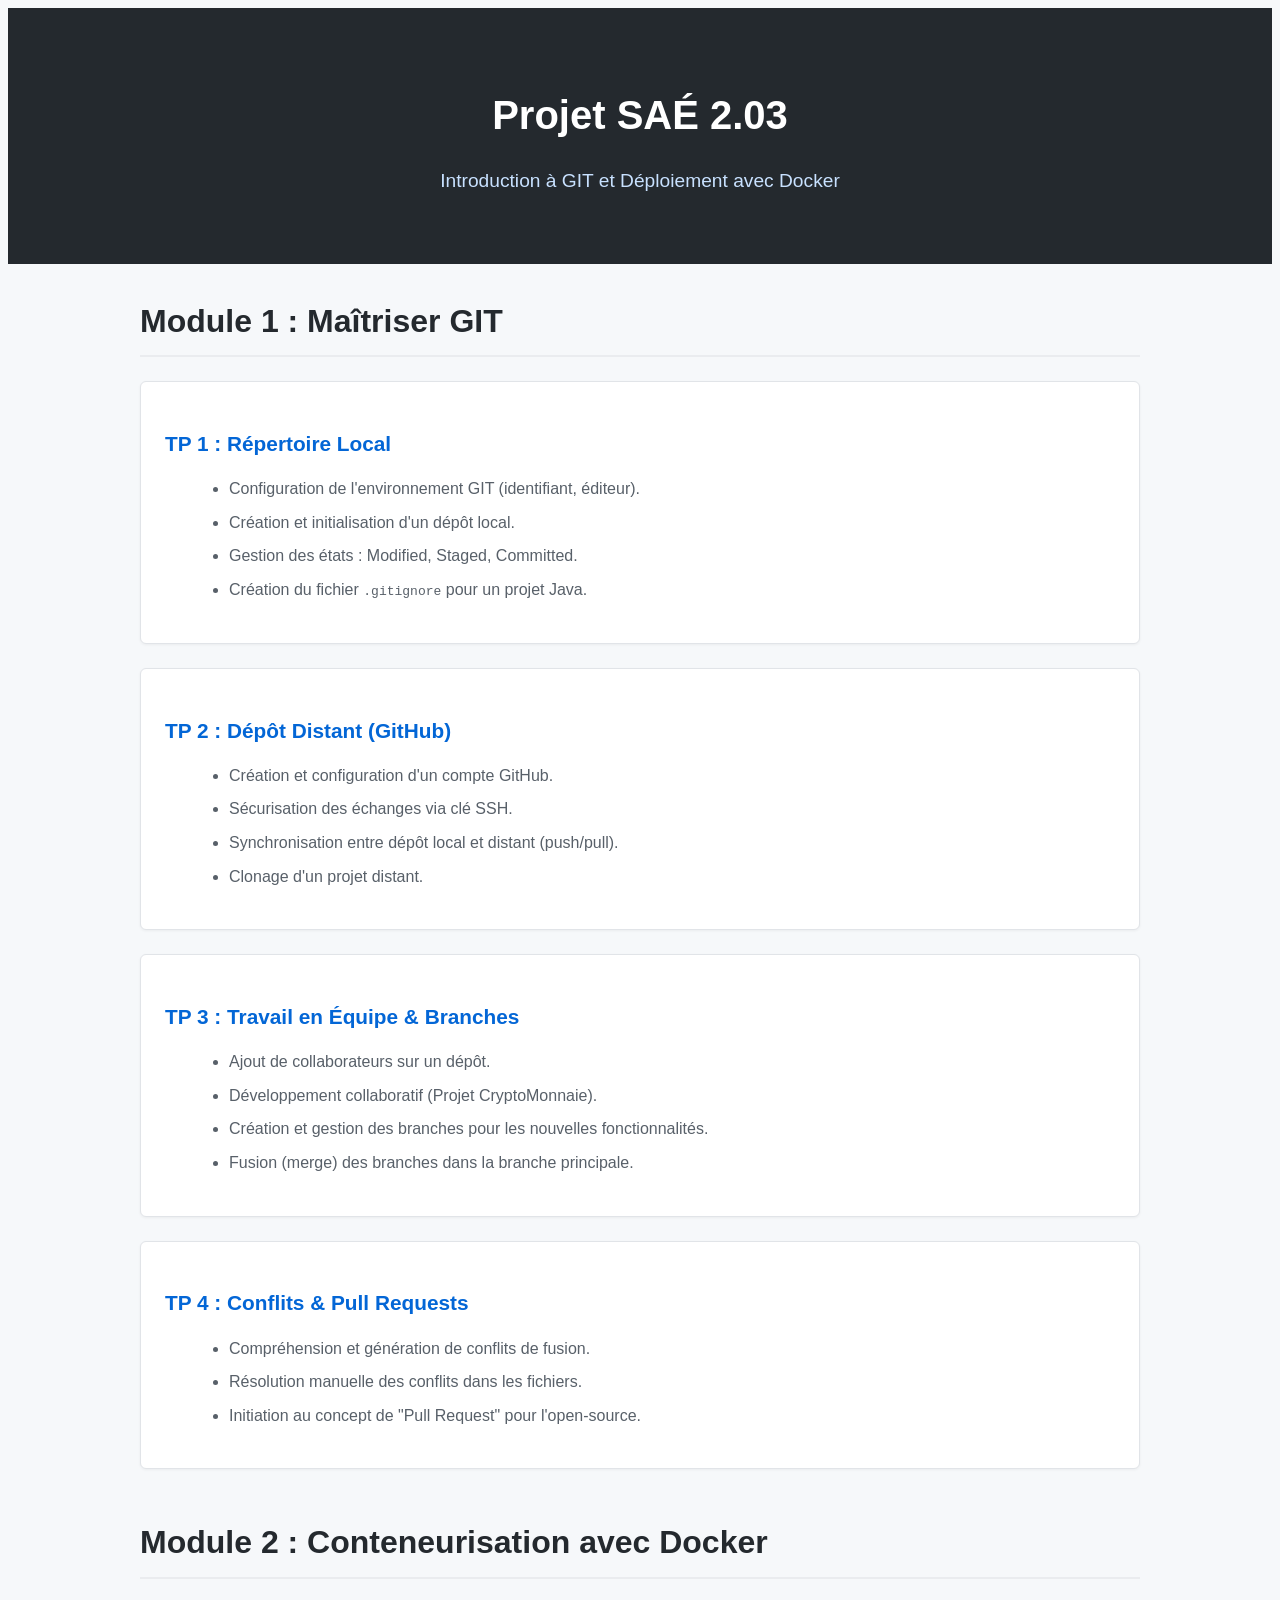
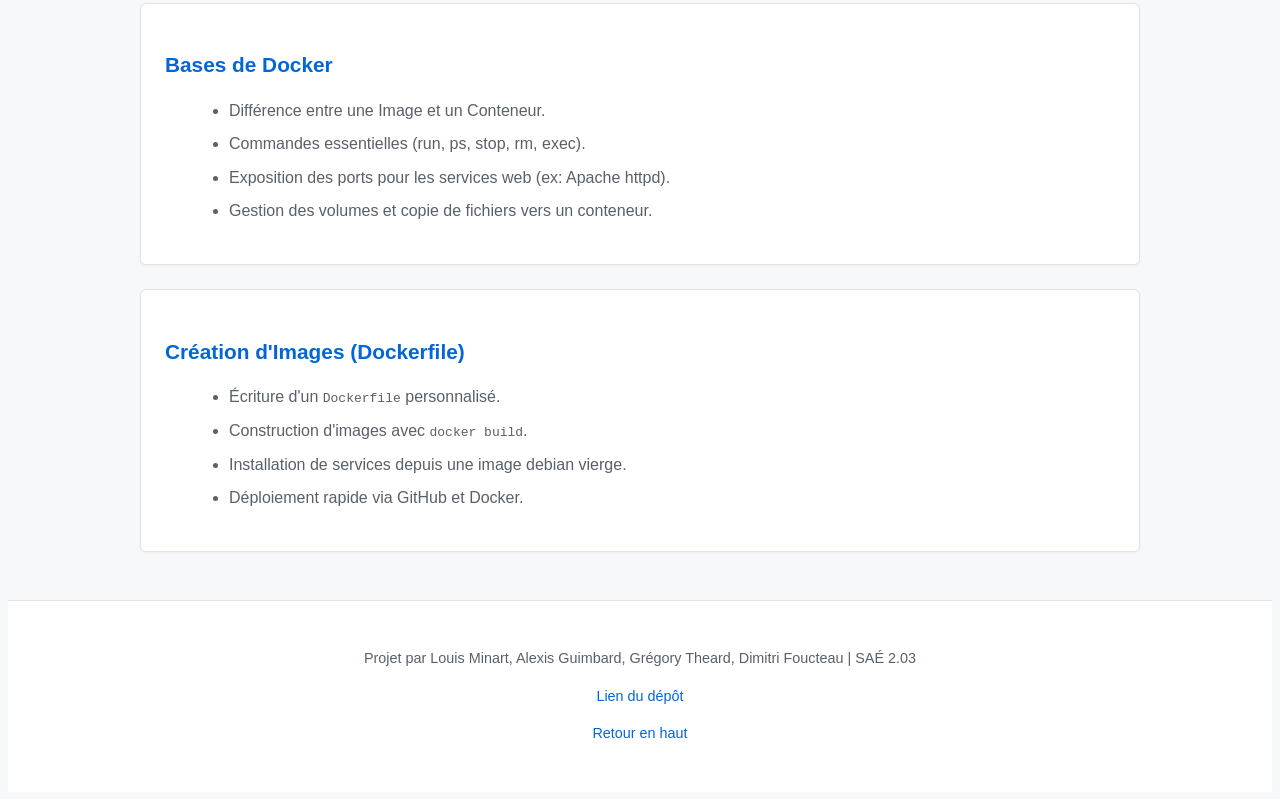
==== index.html @ bd7ca310 "Ajout du rapport avec son style CSS" ====
<!DOCTYPE html>
<html lang="fr">
	<head>
		<meta charset="UTF-8" >
		<meta name = "Author" lang = "fr" content ="Dimitri FOUCTEAU">
		<title>Projet SAÉ 2.03 - Git & Docker</title>
		<link rel="stylesheet" href="style.css">
	</head>
	<body>

		<header>
			<h1>Projet SAÉ 2.03</h1>
			<p>Introduction à GIT et Déploiement avec Docker</p>
		</header>

		<div class="container">
			
			<h2 class="section-title">Module 1 : Maîtriser GIT</h2>
			<div class="grid">
				<div class="card">
					<h3>TP 1 : Répertoire Local</h3>
					<ul>
						<li>Configuration de l'environnement GIT (identifiant, éditeur).</li>
						<li>Création et initialisation d'un dépôt local.</li>
						<li>Gestion des états : Modified, Staged, Committed.</li>
						<li>Création du fichier <code>.gitignore</code> pour un projet Java.</li>
					</ul>
				</div>

				<div class="card">
					<h3>TP 2 : Dépôt Distant (GitHub)</h3>
					<ul>
						<li>Création et configuration d'un compte GitHub.</li>
						<li>Sécurisation des échanges via clé SSH.</li>
						<li>Synchronisation entre dépôt local et distant (push/pull).</li>
						<li>Clonage d'un projet distant.</li>
					</ul>
				</div>

				<div class="card">
					<h3>TP 3 : Travail en Équipe & Branches</h3>
					<ul>
						<li>Ajout de collaborateurs sur un dépôt.</li>
						<li>Développement collaboratif (Projet CryptoMonnaie).</li>
						<li>Création et gestion des branches pour les nouvelles fonctionnalités.</li>
						<li>Fusion (merge) des branches dans la branche principale.</li>
					</ul>
				</div>

				<div class="card">
					<h3 id = "">TP 4 : Conflits & Pull Requests</h3>
					<ul>
						<li>Compréhension et génération de conflits de fusion.</li>
						<li>Résolution manuelle des conflits dans les fichiers.</li>
						<li>Initiation au concept de "Pull Request" pour l'open-source.</li>
					</ul>
				</div>
			</div>

			<h2 class="section-title">Module 2 : Conteneurisation avec Docker</h2>
			<div class="grid">
				<div class="card">
					<h3>Bases de Docker</h3>
					<ul>
						<li>Différence entre une Image et un Conteneur.</li>
						<li>Commandes essentielles (run, ps, stop, rm, exec).</li>
						<li>Exposition des ports pour les services web (ex: Apache httpd).</li>
						<li>Gestion des volumes et copie de fichiers vers un conteneur.</li>
					</ul>
				</div>

				<div class="card">
					<h3>Création d'Images (Dockerfile)</h3>
					<ul>
						<li>Écriture d'un <code>Dockerfile</code> personnalisé.</li>
						<li>Construction d'images avec <code>docker build</code>.</li>
						<li>Installation de services depuis une image debian vierge.</li>
						<li>Déploiement rapide via GitHub et Docker.</li>
					</ul>
				</div>
			</div>

		</div>

		<footer>
			<p>Projet par Louis Minart, Alexis Guimbard, Grégory Theard, Dimitri Foucteau | SAÉ 2.03</p>
			<p><a href="https://google.com">Lien du dépôt</a></p>
			<p><a href="">Retour en haut</a></p>
		</footer>

	</body>
</html>
---- style.css ----
.
{
	margin: 0;
	padding: 0;
	box-sizing: border-box;
}

body
{
	font-family: BlinkMacSystemFont, "Segoe UI", Helvetica, Arial, sans-serif;
	line-height: 1.6;
	color: #333;
	background-color: #f6f8fa;
}


header
{
	background-color: #24292e;
	color: #fff;
	padding: 3rem 1rem;
	text-align: center;
}

header h1
{
	font-size: 2.5rem;
	margin-bottom: 0.5rem;
}

header p
{
	font-size: 1.2rem;
	color: #c8e1ff;
}


.container
{
	max-width: 1000px;
	margin: 2rem auto;
	padding: 0 1rem;
}


.section-title
{
	font-size: 2rem;
	border-bottom: 2px solid #eaecef;
	padding-bottom: 0.5rem;
	margin-bottom: 1.5rem;
	color: #24292e;
}


.grid
{
	display: flex;
	flex-wrap: wrap;
	gap: 1.5rem;
	margin-bottom: 3rem;
}

.card
{
	background-color: #fff;
	border: 1px solid #e1e4e8;
	border-radius: 6px;
	padding: 1.5rem;
	flex: 1 1 calc(50% - 1.5rem);
	box-shadow: 0 1px 3px rgba(0,0,0,0.05);
}


.card h3
{
	color: #0366d6;
	margin-bottom: 1rem;
	font-size: 1.3rem;
}

.card ul
{
	list-style-type: disc;
	margin-left: 1.5rem;
	color: #586069;
}

.card ul li
{
	margin-bottom: 0.5rem;
}


footer
{
	text-align: center;
	padding: 2rem 1rem;
	margin-top: 2rem;
	background-color: #fff;
	border-top: 1px solid #e1e4e8;
	color: #586069;
	font-size: 0.9rem;
}

footer a
{
	color: #0366d6;
	text-decoration: none;
}
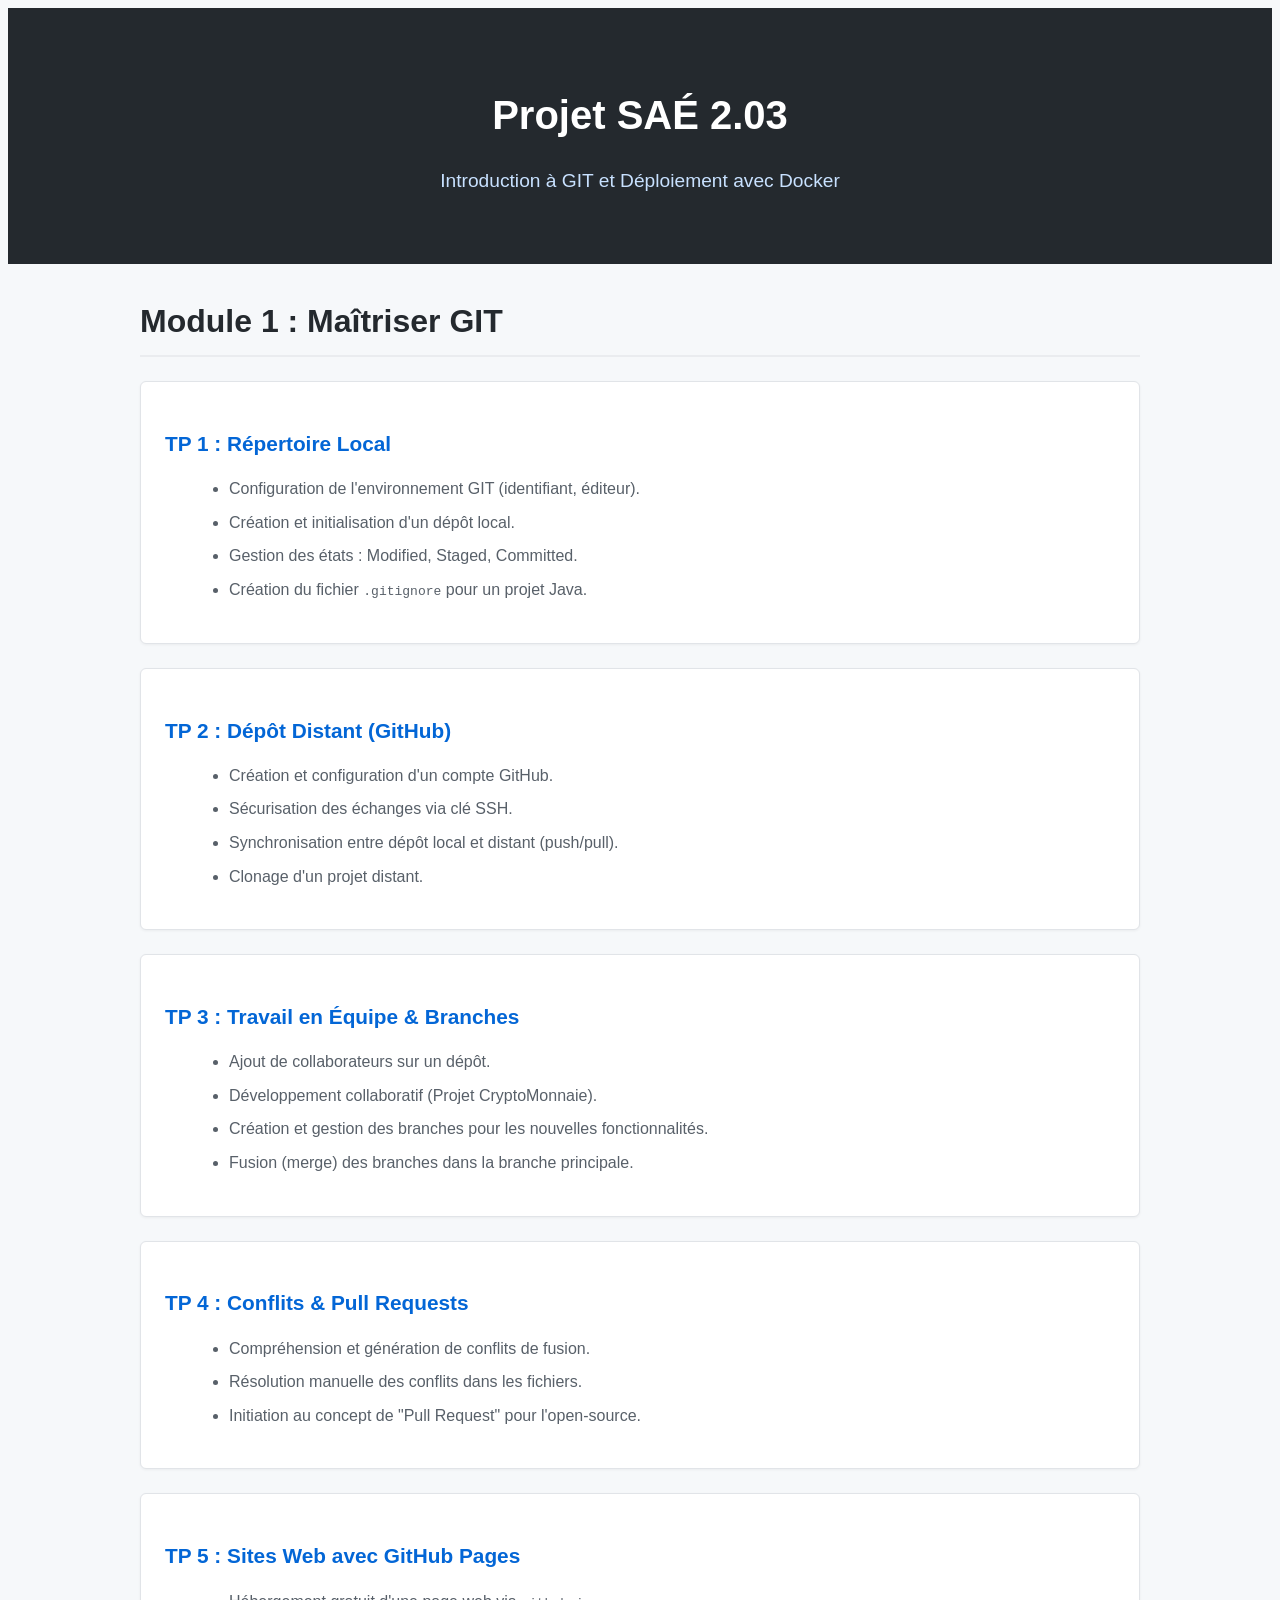
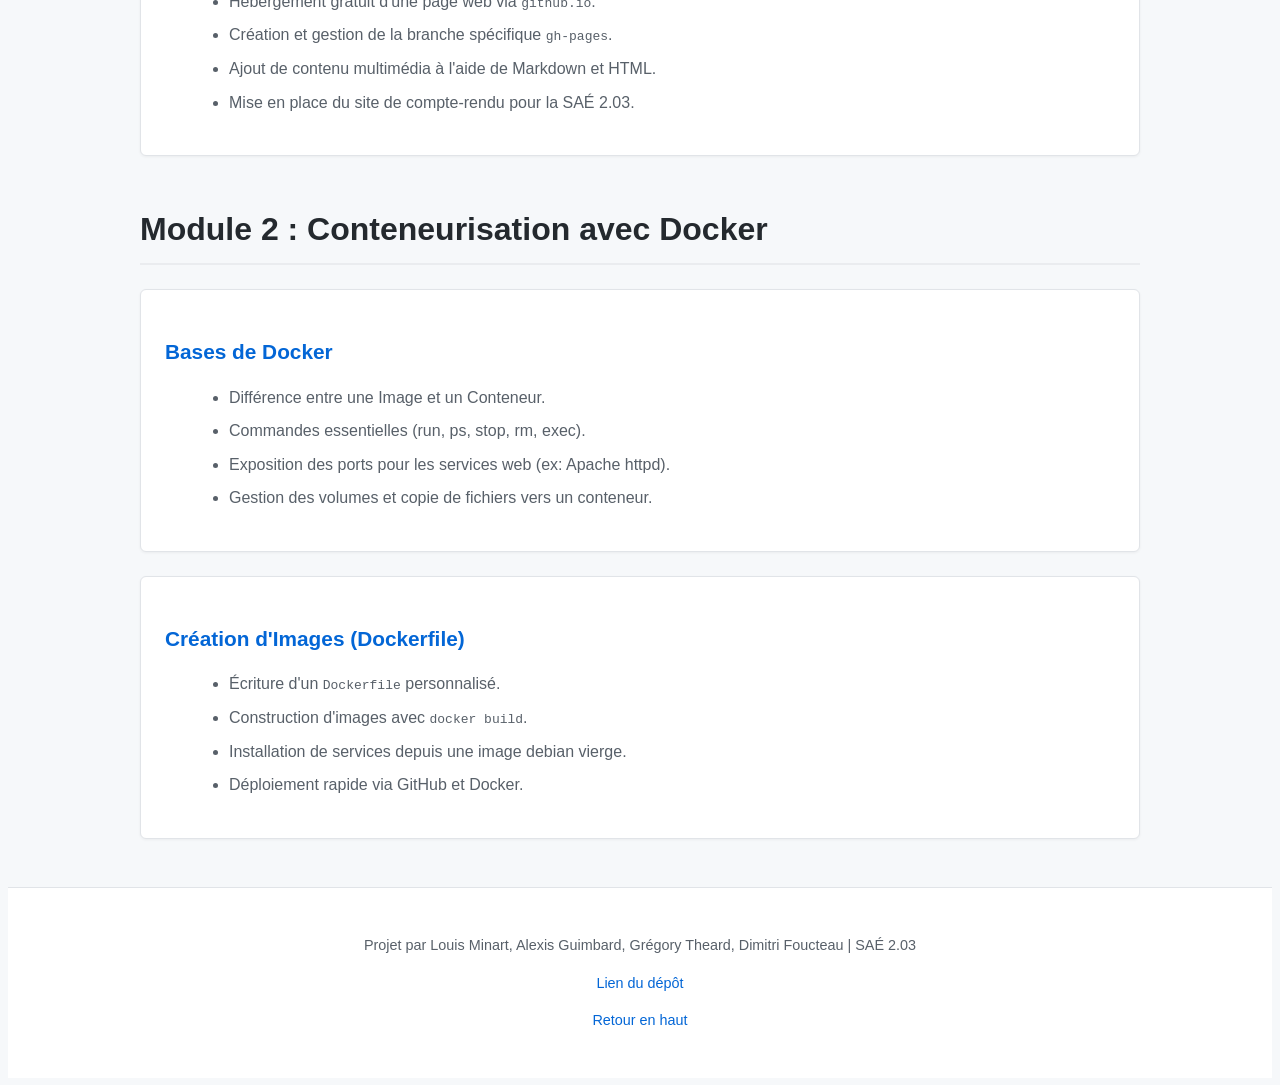
==== commit 0d080d75: "Update index.html" ====
--- a/index.html
+++ b/index.html
@@ -55,6 +55,16 @@
 						<li>Initiation au concept de "Pull Request" pour l'open-source.</li>
 					</ul>
 				</div>
+
+				<div class="card">
+					<h3>TP 5 : Sites Web avec GitHub Pages</h3>
+					<ul>
+						<li>Hébergement gratuit d'une page web via <code>github.io</code>.</li>
+						<li>Création et gestion de la branche spécifique <code>gh-pages</code>.</li>
+						<li>Ajout de contenu multimédia à l'aide de Markdown et HTML.</li>
+						<li>Mise en place du site de compte-rendu pour la SAÉ 2.03.</li>
+					</ul>
+				</div>
 			</div>
 
 			<h2 class="section-title">Module 2 : Conteneurisation avec Docker</h2>
@@ -84,7 +94,7 @@
 
 		<footer>
 			<p>Projet par Louis Minart, Alexis Guimbard, Grégory Theard, Dimitri Foucteau | SAÉ 2.03</p>
-			<p><a href="https://google.com">Lien du dépôt</a></p>
+			<p><a href="https://github.com/ScarFlashTS/docker-sae203/">Lien du dépôt</a></p>
 			<p><a href="">Retour en haut</a></p>
 		</footer>
 
